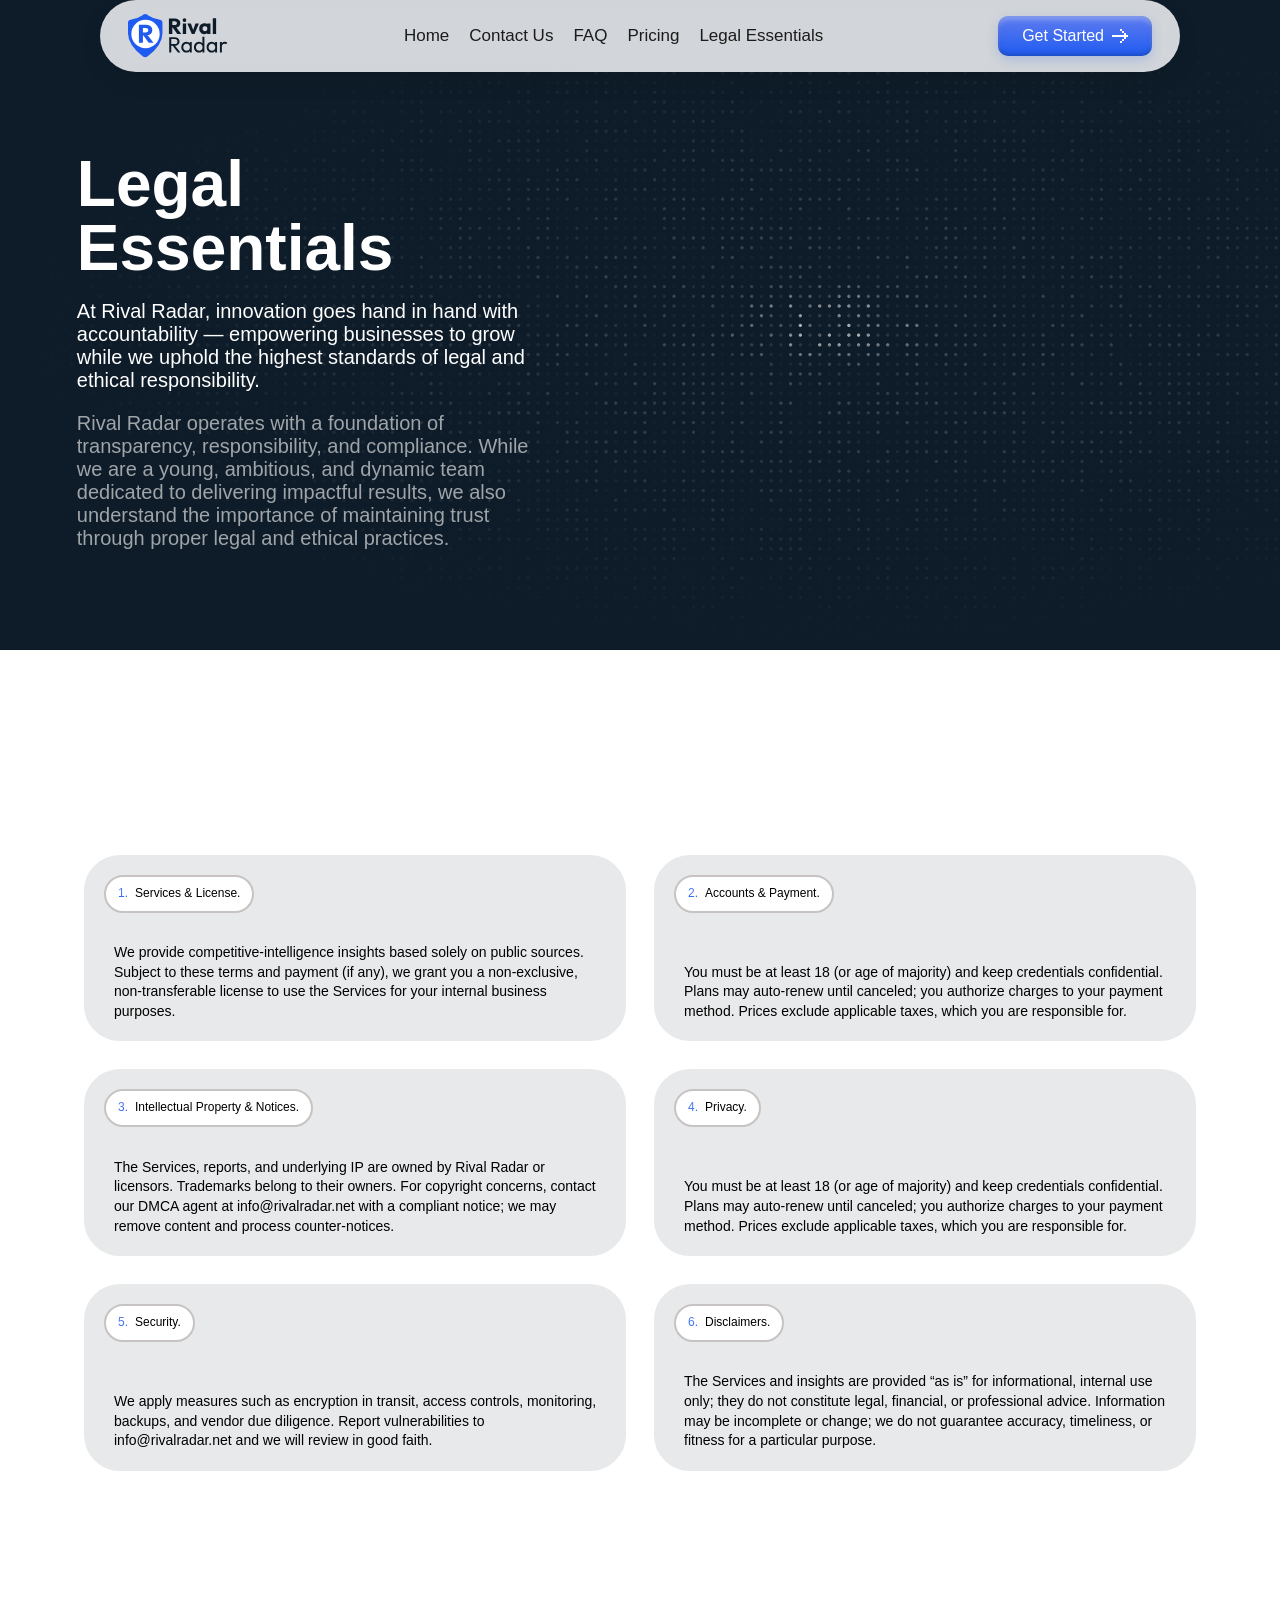
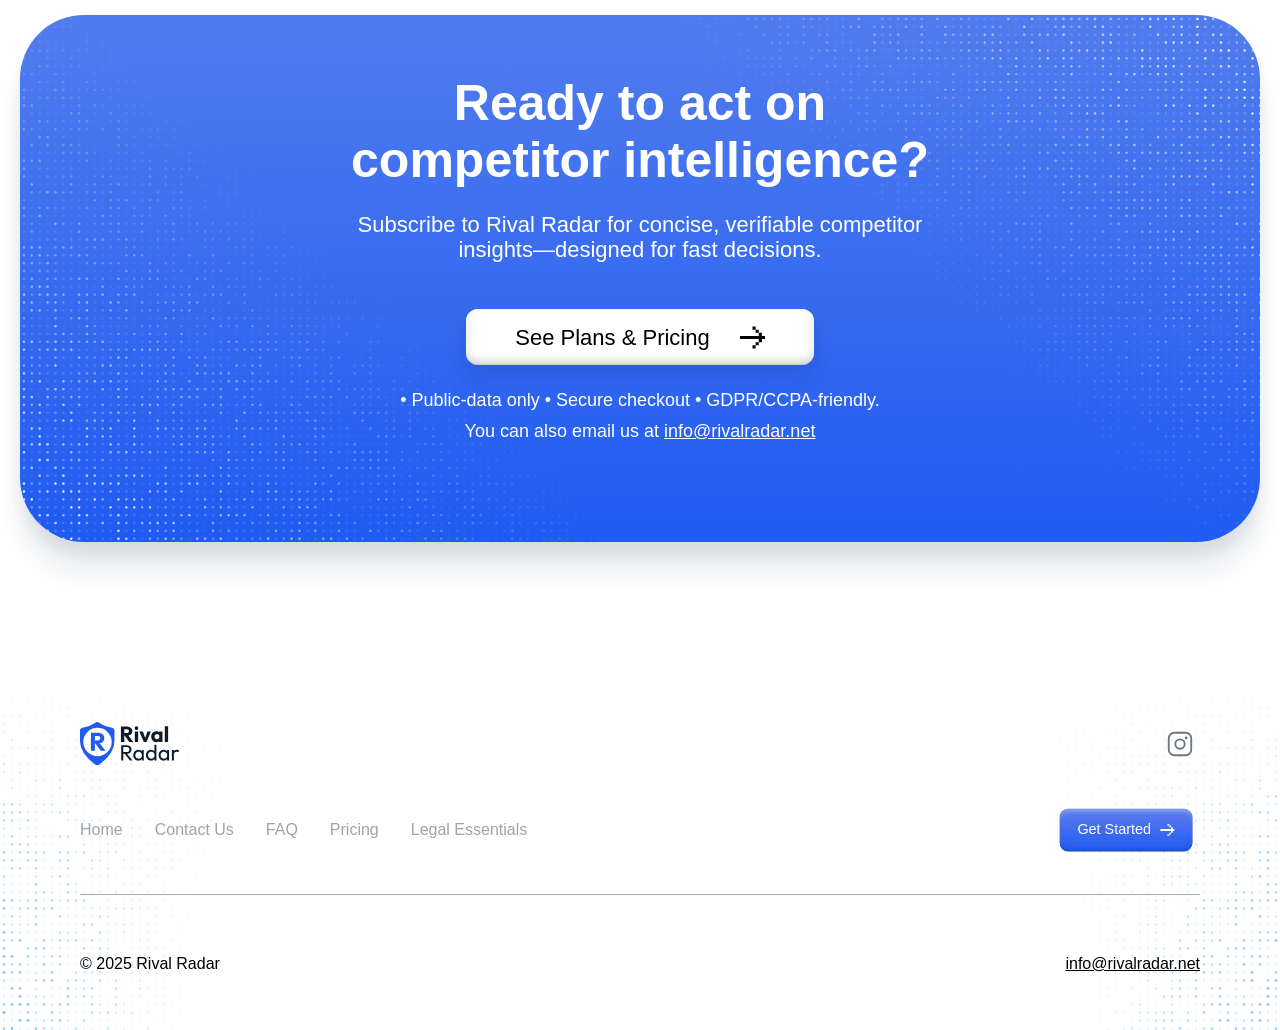
==== legal.html @ d48bf8bb "Responsividad en distintas resoluciones" ====
<!doctype html>
<html lang="es">
  <head>
    <meta charset="UTF-8" />
    <meta name="viewport" content="width=device-width, initial-scale=1" />
    <title>Legal Essentials</title>
    <meta
      name="description"
      content="Landing Page - RivalRadar - Legal Essentials"
    />
    <link rel="stylesheet" href="vendor/normalize.css" />
    <link rel="stylesheet" href="pages/index.css" />
  </head>
  <body class="body">
    <div class="page">
      <header class="header header--legal">
        <nav class="nav">
          <a href="index.html#home" class="nav__logo-link">
            <img
              src="./images/brand.svg"
              alt="Logotipo RivalRadar"
              class="nav__logo"
            />
          </a>
          <ul class="nav__links">
            <li class="nav__item">
              <a href="index.html#home" class="nav__link">Home</a>
            </li>
            <li class="nav__item">
              <a href="index.html#contact" class="nav__link">Contact Us</a>
            </li>
            <li class="nav__item">
              <a href="index.html#faq" class="nav__link">FAQ</a>
            </li>
            <li class="nav__item">
              <a href="index.html#pricing" class="nav__link">Pricing</a>
            </li>
            <li class="nav__item">
              <a href="legal.html" class="nav__link">Legal Essentials</a>
            </li>
          </ul>
          <a href="index.html#pricing" class="button">
            Get Started
            <img src="./images/Vector.svg" alt="Flecha" class="button__icon" />
          </a>
        </nav>

        <div class="header__content header__content--legal">
          <h1 class="header__title header__title--legal">Legal Essentials</h1>

          <p class="header__description header__description--legal">
            At Rival Radar, innovation goes hand in hand with accountability —
            empowering businesses to grow while we uphold the highest standards
            of legal and ethical responsibility.
          </p>

          <p class="header__description header__description--text">
            Rival Radar operates with a foundation of transparency,
            responsibility, and compliance. While we are a young, ambitious, and
            dynamic team dedicated to delivering impactful results, we also
            understand the importance of maintaining trust through proper legal
            and ethical practices.
          </p>
        </div>
      </header>
      <main class="content">
        <section class="essentials">
          <div class="essentials__grid">
            <div class="essentials__item">
              <span class="essentials__tag"
                ><span class="essentials__accent">1.</span>Services & License.
              </span>
              <p class="essentials__item-text">
                We provide competitive-intelligence insights based solely on
                public sources. Subject to these terms and payment (if any), we
                grant you a non-exclusive, non-transferable license to use the
                Services for your internal business purposes.
              </p>
            </div>
            <div class="essentials__item">
              <span class="essentials__tag"
                ><span class="essentials__accent">2.</span>Accounts & Payment.
              </span>
              <p class="essentials__item-text">
                You must be at least 18 (or age of majority) and keep
                credentials confidential. Plans may auto-renew until canceled;
                you authorize charges to your payment method. Prices exclude
                applicable taxes, which you are responsible for.
              </p>
            </div>
            <div class="essentials__item">
              <span class="essentials__tag">
                <span class="essentials__accent">3.</span>Intellectual Property
                & Notices.
              </span>
              <p class="essentials__item-text">
                The Services, reports, and underlying IP are owned by Rival
                Radar or licensors. Trademarks belong to their owners. For
                copyright concerns, contact our DMCA agent at
                info@rivalradar.net with a compliant notice; we may remove
                content and process counter-notices.
              </p>
            </div>
            <div class="essentials__item">
              <span class="essentials__tag"
                ><span class="essentials__accent">4.</span>Privacy.
              </span>
              <p class="essentials__item-text">
                You must be at least 18 (or age of majority) and keep
                credentials confidential. Plans may auto-renew until canceled;
                you authorize charges to your payment method. Prices exclude
                applicable taxes, which you are responsible for.
              </p>
            </div>
            <div class="essentials__item">
              <span class="essentials__tag">
                <span class="essentials__accent">5.</span>Security.
              </span>
              <p class="essentials__item-text">
                We apply measures such as encryption in transit, access
                controls, monitoring, backups, and vendor due diligence. Report
                vulnerabilities to info@rivalradar.net and we will review in
                good faith.
              </p>
            </div>
            <div class="essentials__item">
              <span class="essentials__tag">
                <span class="essentials__accent">6.</span>Disclaimers.
              </span>
              <p class="essentials__item-text">
                The Services and insights are provided “as is” for
                informational, internal use only; they do not constitute legal,
                financial, or professional advice. Information may be incomplete
                or change; we do not guarantee accuracy, timeliness, or fitness
                for a particular purpose.
              </p>
            </div>
          </div>
        </section>
        <section class="cta-banner">
          <div class="cta-banner__container">
            <h2 class="cta-banner__title">
              Ready to act on competitor intelligence?
            </h2>
            <p class="cta-banner__description">
              Subscribe to Rival Radar for concise, verifiable competitor
              insights—designed for fast decisions.
            </p>

            <a href="#pricing" class="cta-banner__link">
              See Plans & Pricing
              <img
                src="./images/Vector.svg"
                alt="Flecha"
                class="cta-banner__link-icon"
              />
            </a>

            <div class="cta-banner__info">
              <span class="cta-banner__legal"
                >• Public-data only • Secure checkout •
                GDPR/CCPA-friendly.</span
              >
              <span class="cta-banner__contact">
                You can also email us at
                <a href="mailto:info@rivalradar.net" class="cta-banner__email"
                  >info@rivalradar.net</a
                >
              </span>
            </div>
          </div>
        </section>
      </main>
      <footer class="footer">
        <div class="footer__container">
          <div class="footer__header">
            <a href="#home" class="footer__logo-link">
              <img
                src="./images/brand.svg"
                alt="Logotipo RivalRadar"
                class="footer__logo"
              />
            </a>
            <img
              src="./images/instagram.svg"
              alt="Instagram"
              class="footer__social-icon"
            />
          </div>

          <nav class="footer__nav">
            <ul class="footer__links">
              <li class="footer__item">
                <a href="#home" class="footer__link">Home</a>
              </li>
              <li class="footer__item">
                <a href="#contact" class="footer__link">Contact Us</a>
              </li>
              <li class="footer__item">
                <a href="#faq" class="footer__link">FAQ</a>
              </li>
              <li class="footer__item">
                <a href="#pricing" class="footer__link">Pricing</a>
              </li>
              <li class="footer__item">
                <a href="legal.html" class="footer__link">Legal Essentials</a>
              </li>
            </ul>

            <a href="#pricing" class="footer__cta">
              Get Started
              <img
                src="./images/Vector.svg"
                alt="Flecha"
                class="footer__cta-icon"
              />
            </a>
          </nav>

          <img
            src="./images/dividerLine.svg"
            alt="línea divisoria"
            class="footer__divider"
          />
        </div>

        <div class="footer__bottom">
          <p class="footer__copy">© 2025 Rival Radar</p>
          <a href="mailto:info@rivalradar.net" class="footer__email"
            >info@rivalradar.net</a
          >
        </div>
      </footer>
    </div>
    <script type="module" src="./scripts/script.js"></script>
  </body>
</html>
---- pages/index.css ----
@import url(../blocks/header.css);
@import url(../blocks/page.css);
@import url(../blocks/whyRivalRadal.css);
@import url(../blocks/footer.css);
@import url(../blocks/plansAndPricing.css);
@import url(../blocks/faq.css);
@import url(../blocks/testimonials.css);
@import url(../blocks/form.css);
@import url(../blocks/ctaBanner.css);
@import url(../blocks/legalHeader.css);
@import url(../blocks/essentials.css);
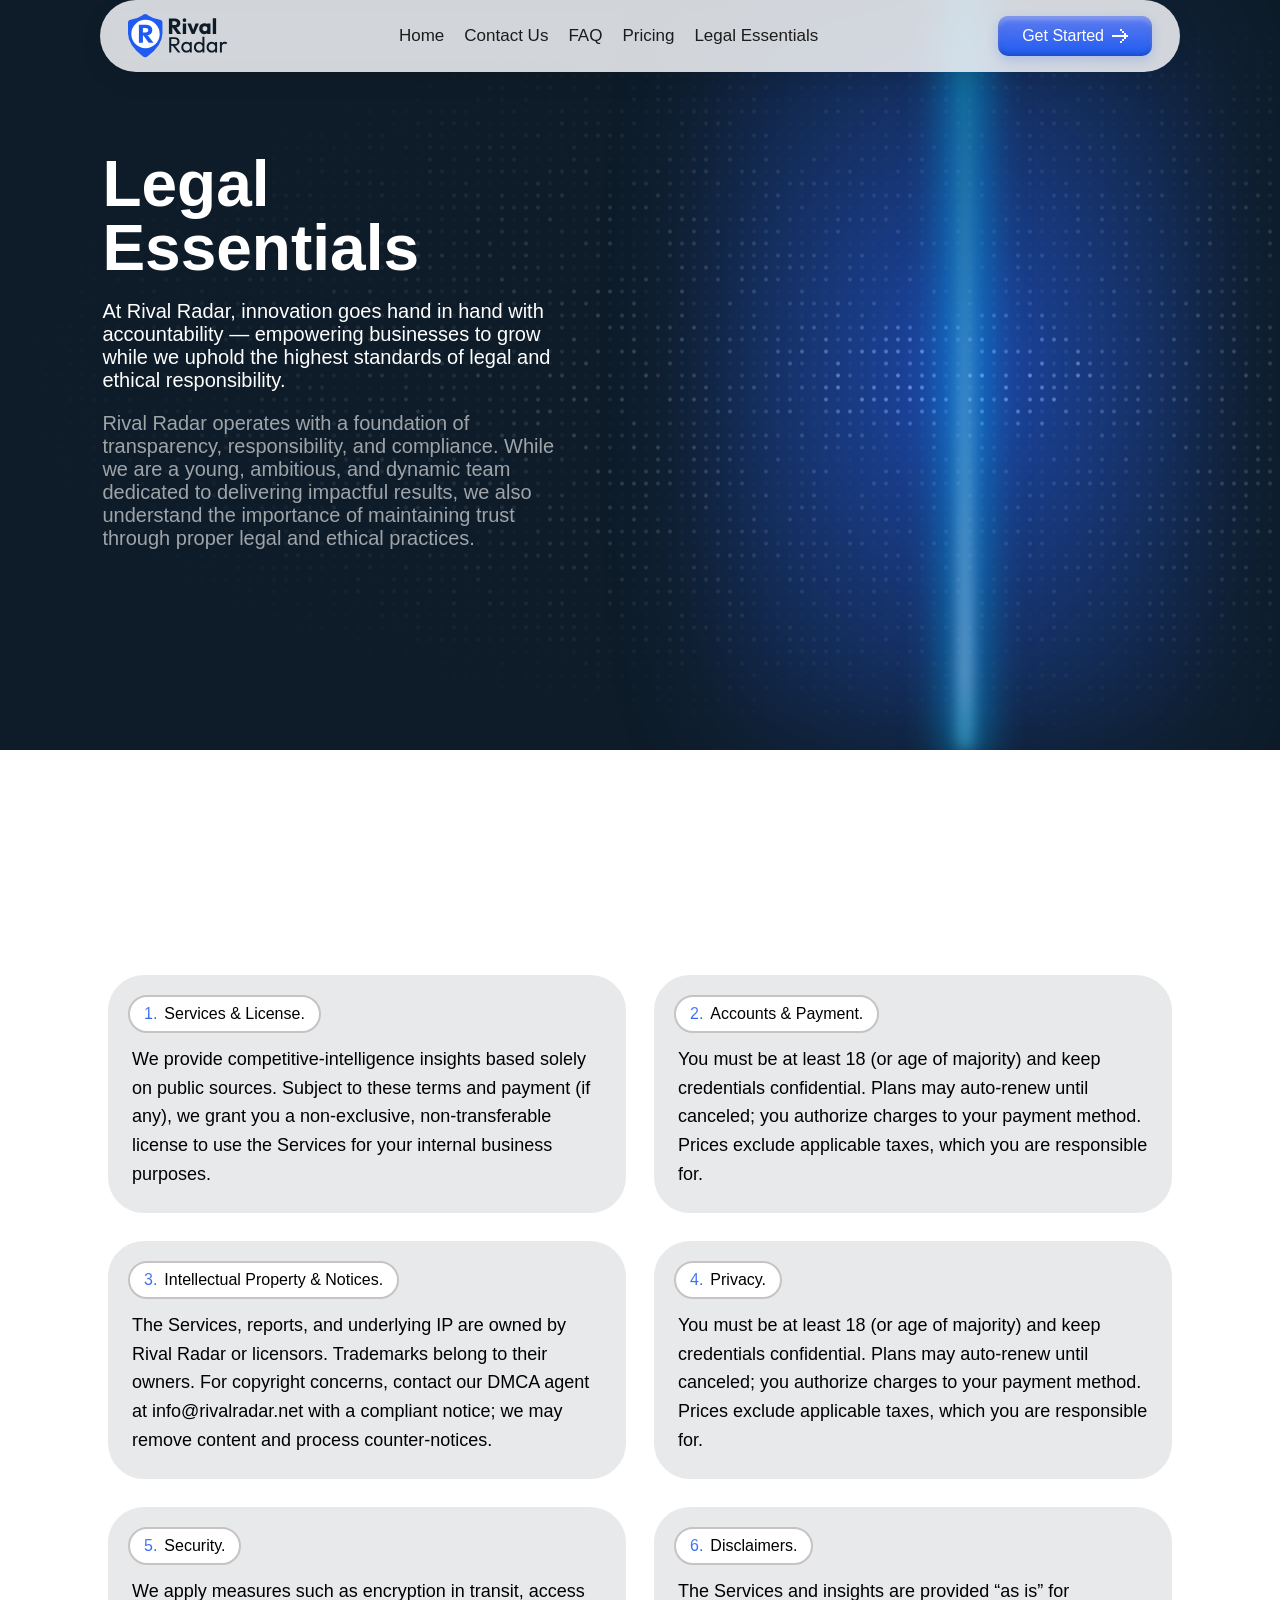
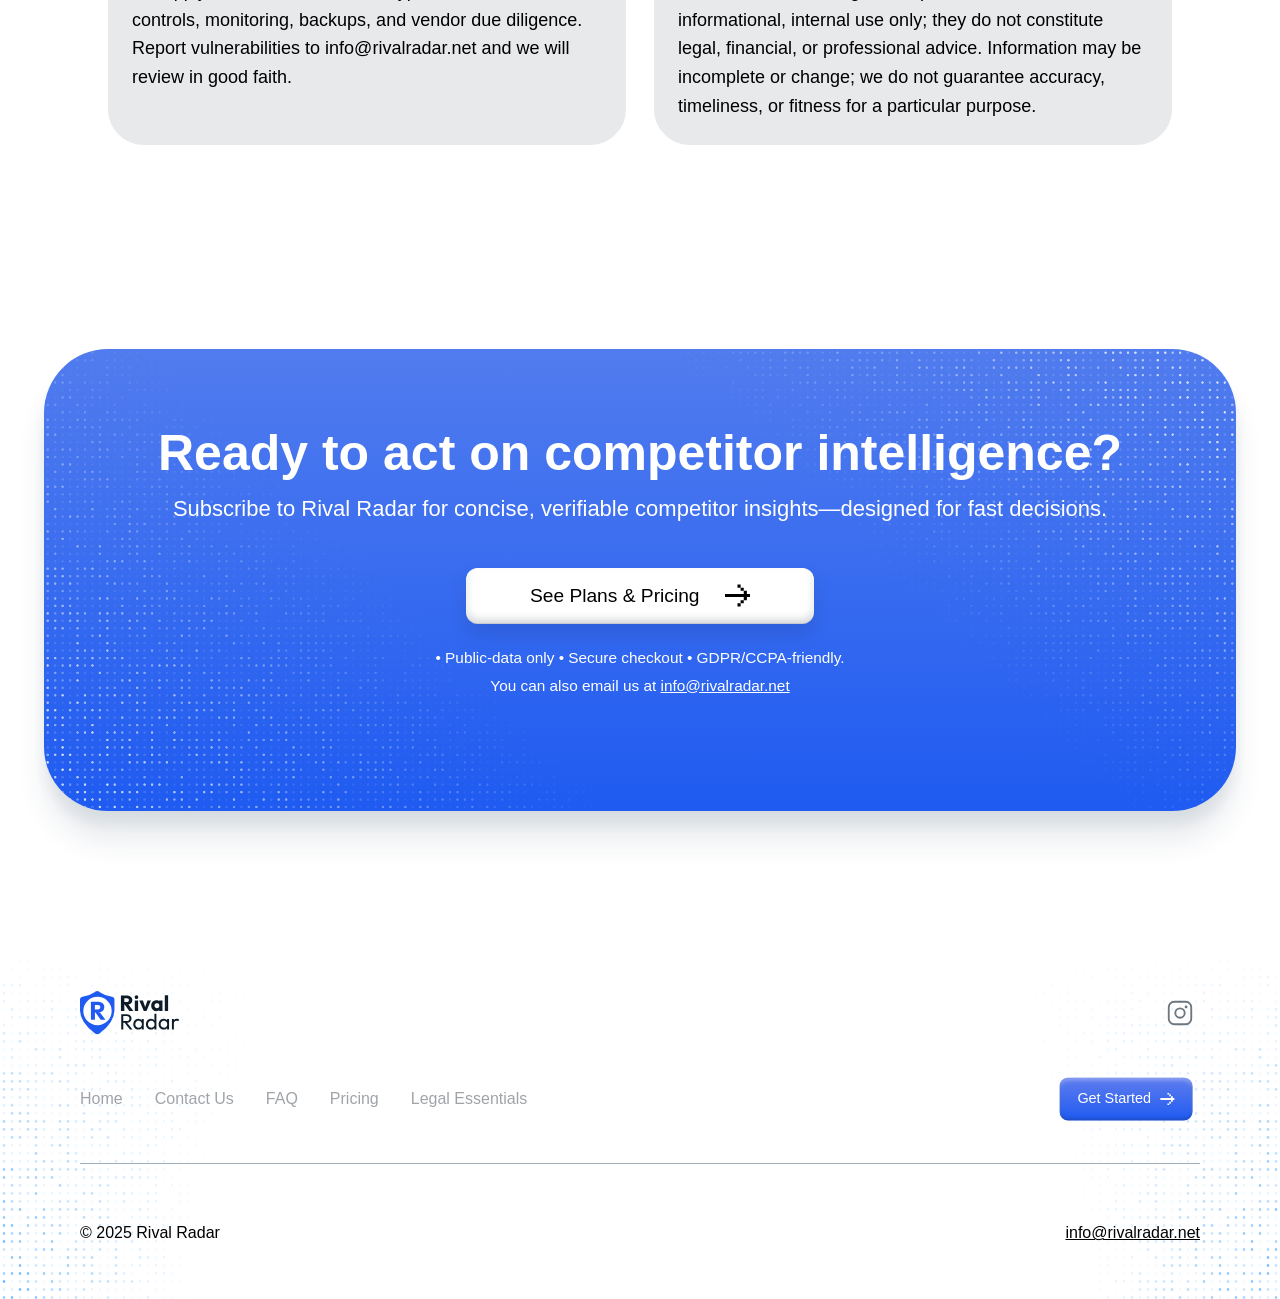
==== commit 8b695534: "Conectar htmls, mejorar grids y margenes" ====
--- a/legal.html
+++ b/legal.html
@@ -22,27 +22,41 @@
               class="nav__logo"
             />
           </a>
-          <ul class="nav__links">
-            <li class="nav__item">
-              <a href="index.html#home" class="nav__link">Home</a>
-            </li>
-            <li class="nav__item">
-              <a href="index.html#contact" class="nav__link">Contact Us</a>
-            </li>
-            <li class="nav__item">
-              <a href="index.html#faq" class="nav__link">FAQ</a>
-            </li>
-            <li class="nav__item">
-              <a href="index.html#pricing" class="nav__link">Pricing</a>
-            </li>
-            <li class="nav__item">
-              <a href="legal.html" class="nav__link">Legal Essentials</a>
-            </li>
-          </ul>
-          <a href="index.html#pricing" class="button">
-            Get Started
-            <img src="./images/Vector.svg" alt="Flecha" class="button__icon" />
-          </a>
+          <button class="nav__toggle" id="mobile-menu" aria-label="Abrir menú">
+            <span class="bar"></span>
+            <span class="bar"></span>
+            <span class="bar"></span>
+          </button>
+          <div class="nav__content" id="nav-content">
+            <ul class="nav__links">
+              <li class="nav__item">
+                <a href="index.html#home" class="nav__link">Home</a>
+              </li>
+              <li class="nav__item">
+                <a href="index.html#contact" class="nav__link">Contact Us</a>
+              </li>
+              <li class="nav__item">
+                <a href="index.html#faq" class="nav__link">FAQ</a>
+              </li>
+              <li class="nav__item">
+                <a href="index.html#pricing" class="nav__link">Pricing</a>
+              </li>
+              <li class="nav__item">
+                <a href="index.htmllegal.html" class="nav__link"
+                  >Legal Essentials</a
+                >
+              </li>
+            </ul>
+
+            <a href="index.html#pricing" class="button">
+              Get Started
+              <img
+                src="./images/Vector.svg"
+                alt="Flecha"
+                class="button__icon"
+              />
+            </a>
+          </div>
         </nav>
 
         <div class="header__content header__content--legal">
@@ -147,7 +161,7 @@
               insights—designed for fast decisions.
             </p>
 
-            <a href="#pricing" class="cta-banner__link">
+            <a href="index.html#pricing" class="cta-banner__link">
               See Plans & Pricing
               <img
                 src="./images/Vector.svg"
@@ -174,7 +188,7 @@
       <footer class="footer">
         <div class="footer__container">
           <div class="footer__header">
-            <a href="#home" class="footer__logo-link">
+            <a href="index.html#home" class="footer__logo-link">
               <img
                 src="./images/brand.svg"
                 alt="Logotipo RivalRadar"
@@ -191,23 +205,23 @@
           <nav class="footer__nav">
             <ul class="footer__links">
               <li class="footer__item">
-                <a href="#home" class="footer__link">Home</a>
-              </li>
-              <li class="footer__item">
-                <a href="#contact" class="footer__link">Contact Us</a>
-              </li>
-              <li class="footer__item">
-                <a href="#faq" class="footer__link">FAQ</a>
-              </li>
-              <li class="footer__item">
-                <a href="#pricing" class="footer__link">Pricing</a>
+                <a href="index.html#home" class="footer__link">Home</a>
+              </li>
+              <li class="footer__item">
+                <a href="index.html#contact" class="footer__link">Contact Us</a>
+              </li>
+              <li class="footer__item">
+                <a href="index.html#faq" class="footer__link">FAQ</a>
+              </li>
+              <li class="footer__item">
+                <a href="index.html#pricing" class="footer__link">Pricing</a>
               </li>
               <li class="footer__item">
                 <a href="legal.html" class="footer__link">Legal Essentials</a>
               </li>
             </ul>
 
-            <a href="#pricing" class="footer__cta">
+            <a href="index.html#pricing" class="footer__cta">
               Get Started
               <img
                 src="./images/Vector.svg"
